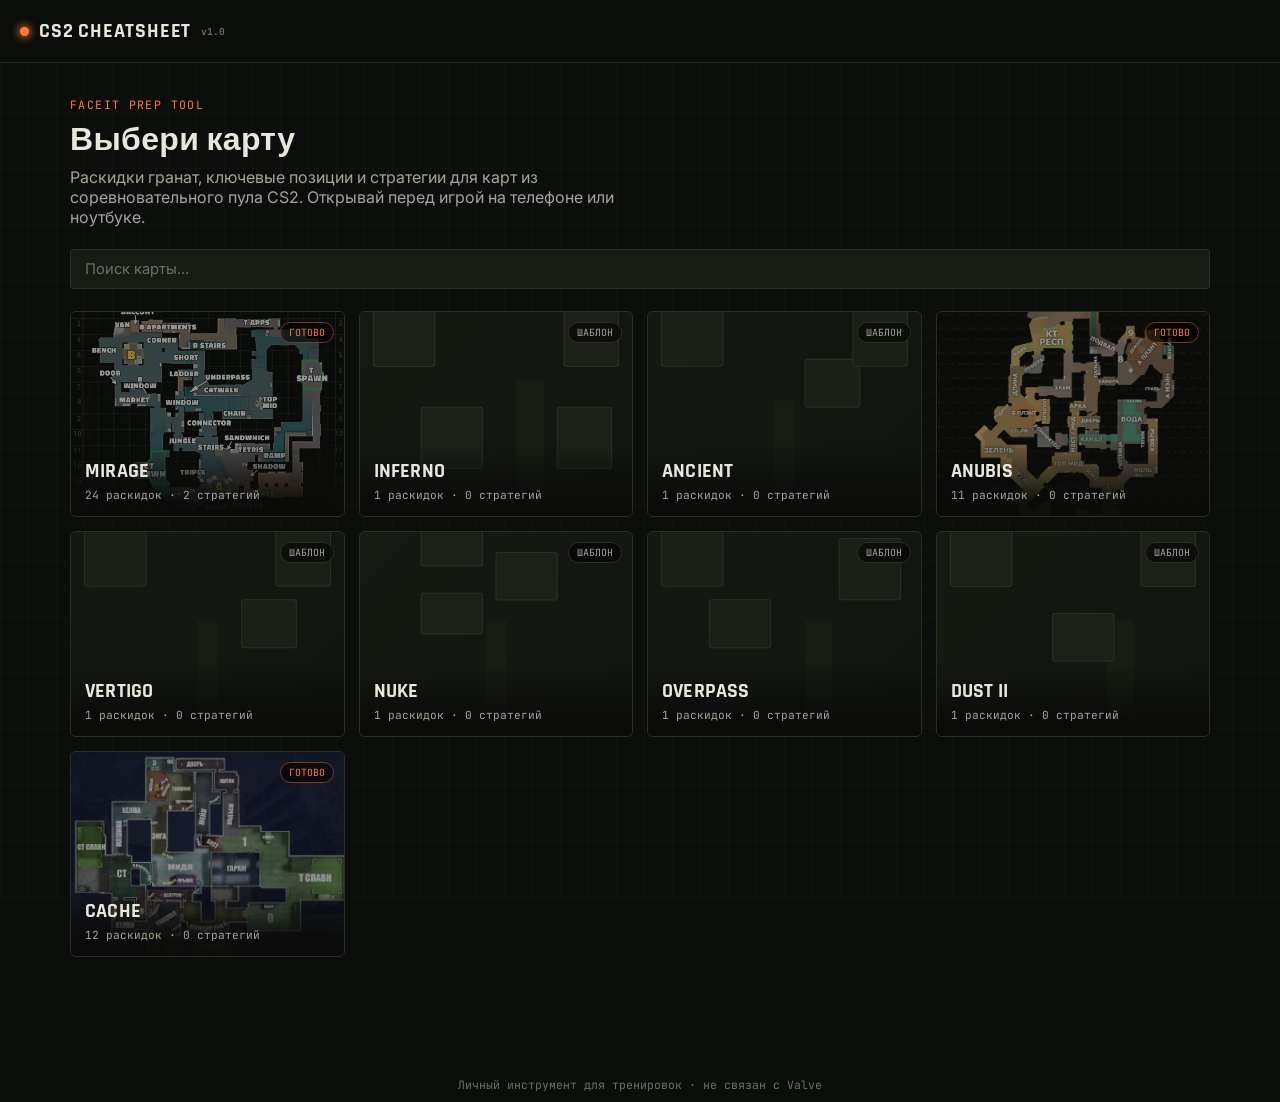
==== index.html @ f0a5aacd "CS2 cheatsheet" ====
<!DOCTYPE html>
<html lang="ru">
<head>
<meta charset="UTF-8">
<meta name="viewport" content="width=device-width, initial-scale=1.0">
<title>CS2 Cheatsheet — Раскидки и стратегии</title>
<link rel="stylesheet" href="css/style.css">
</head>
<body>

  <header class="topbar">
    <div class="brand"><span class="dot"></span>CS2 CHEATSHEET <small>v1.0</small></div>
  </header>

  <main class="shell">
    <div class="page-head">
      <span class="eyebrow">Faceit prep tool</span>
      <h1>Выбери карту</h1>
      <p class="sub">Раскидки гранат, ключевые позиции и стратегии для карт из соревновательного пула CS2. Открывай перед игрой на телефоне или ноутбуке.</p>
    </div>

    <div class="toolbar">
      <input id="search" class="search-input" type="text" placeholder="Поиск карты...">
    </div>

    <div id="map-grid" class="map-grid">
      <!-- filled by js/main.js -->
    </div>
  </main>

  <footer class="site-foot">Личный инструмент для тренировок · не связан с Valve</footer>

  <script src="js/main.js"></script>
</body>
</html>
---- css/style.css ----
/* ============================================================
   CS2 CHEATSHEET — GLOBAL STYLES
   ------------------------------------------------------------
   Design language: "tactical operator HUD". Dark olive/black
   base, condensed display type for headers (Rajdhani), clean
   sans for body copy (Inter), monospace for tags/data (JetBrains
   Mono) — the same trio you'd see labelling gear on a loadout
   screen. Grenade types each get a signature colour so you can
   scan a wall of lineups by colour alone, the way you'd scan
   inventory icons in-game.
   ============================================================ */

@import url('https://fonts.googleapis.com/css2?family=Rajdhani:wght@500;600;700&family=Inter:wght@400;500;600&family=JetBrains+Mono:wght@400;500&display=swap');

:root{
  /* --- core palette --- */
  --bg:            #0c0e0c;
  --bg-raised:     #14170f;
  --panel:         #181b14;
  --panel-border:  #2a2f24;
  --line:          #23261f;

  --text:          #e9e7dc;
  --text-dim:      #a3a695;
  --text-faint:    #6c6f61;

  /* --- signature accent: flare orange (bomb-timer / fire) --- */
  --accent:        #ff7a33;
  --accent-dim:    #7a3d1c;

  /* --- grenade-type colours --- */
  --smoke:         #8fb8c9;
  --flash:         #f2e26b;
  --molotov:       #ff6a4d;
  --he:            #d1594f;

  /* --- utility --- */
  --radius:        3px;
  --radius-lg:     6px;
  --mono: 'JetBrains Mono', ui-monospace, monospace;
  --display: 'Rajdhani', sans-serif;
  --body: 'Inter', sans-serif;

  --shadow: 0 8px 24px rgba(0,0,0,.45);
}

*{ box-sizing: border-box; }

html,body{
  margin:0; padding:0;
  background: var(--bg);
  color: var(--text);
  font-family: var(--body);
  -webkit-font-smoothing: antialiased;
}

/* faint tactical grid painted over the background, ambient only */
body{
  background-image:
    linear-gradient(rgba(255,255,255,0.015) 1px, transparent 1px),
    linear-gradient(90deg, rgba(255,255,255,0.015) 1px, transparent 1px);
  background-size: 28px 28px;
  background-attachment: fixed;
}

a{ color: inherit; text-decoration: none; }
button{ font-family: inherit; cursor: pointer; }
img{ max-width:100%; display:block; }

::selection{ background: var(--accent); color:#0c0e0c; }

/* focus visibility -- keyboard users still need to see where they are */
a:focus-visible, button:focus-visible, input:focus-visible{
  outline: 2px solid var(--accent);
  outline-offset: 2px;
}

/* ---------- layout shell ---------- */
.shell{
  max-width: 1180px;
  margin: 0 auto;
  padding: 0 20px 80px;
}

.topbar{
  display:flex; align-items:center; justify-content:space-between;
  padding: 18px 20px;
  border-bottom: 1px solid var(--line);
  position: sticky; top:0; z-index: 50;
  background: rgba(12,14,12,0.92);
  backdrop-filter: blur(6px);
}

.brand{
  font-family: var(--display);
  font-weight: 700;
  font-size: 1.25rem;
  letter-spacing: 0.04em;
  display:flex; align-items:center; gap:10px;
  text-transform: uppercase;
}
.brand .dot{
  width:9px; height:9px; border-radius:50%;
  background: var(--accent);
  box-shadow: 0 0 8px 1px var(--accent);
}
.brand small{
  font-family: var(--mono);
  font-size: 0.6rem;
  color: var(--text-faint);
  text-transform: none;
  letter-spacing: 0;
}

.back-link{
  font-family: var(--mono);
  font-size: 0.78rem;
  color: var(--text-dim);
  border: 1px solid var(--panel-border);
  padding: 7px 12px;
  border-radius: var(--radius);
  transition: border-color .15s, color .15s;
}
.back-link:hover{ border-color: var(--accent); color: var(--text); }

/* ---------- headings ---------- */
h1,h2,h3{
  font-family: var(--display);
  font-weight: 700;
  letter-spacing: 0.01em;
  margin: 0 0 6px;
}
.eyebrow{
  font-family: var(--mono);
  font-size: 0.72rem;
  letter-spacing: 0.12em;
  text-transform: uppercase;
  color: var(--accent);
  margin: 0 0 8px;
  display:block;
}
.page-head{ padding: 34px 0 22px; }
.page-head p.sub{ color: var(--text-dim); max-width: 60ch; margin:0; }

/* ---------- search / filter bar ---------- */
.toolbar{
  display:flex; gap:10px; flex-wrap:wrap; align-items:center;
  margin-bottom: 22px;
}
.search-input{
  flex: 1 1 220px;
  background: var(--panel);
  border: 1px solid var(--panel-border);
  color: var(--text);
  padding: 10px 14px;
  border-radius: var(--radius);
  font-family: var(--body);
  font-size: 0.92rem;
}
.search-input::placeholder{ color: var(--text-faint); }
.search-input:focus{ border-color: var(--accent); outline:none; }

.chip-group{ display:flex; gap:6px; flex-wrap:wrap; }
.chip{
  font-family: var(--mono);
  font-size: 0.72rem;
  text-transform: uppercase;
  letter-spacing: .04em;
  padding: 7px 11px;
  border-radius: 999px;
  border: 1px solid var(--panel-border);
  background: transparent;
  color: var(--text-dim);
  transition: all .15s;
}
.chip[data-active="true"]{
  border-color: var(--accent);
  color: var(--bg);
  background: var(--accent);
}
.chip:hover{ border-color: var(--accent); color: var(--text); }

/* ---------- map grid (home page) ---------- */
.map-grid{
  display: grid;
  grid-template-columns: repeat(auto-fill, minmax(220px, 1fr));
  gap: 14px;
}
.map-card{
  position: relative;
  border: 1px solid var(--panel-border);
  background: var(--panel);
  border-radius: var(--radius-lg);
  overflow: hidden;
  aspect-ratio: 4/3;
  display:flex; flex-direction:column; justify-content:flex-end;
  transition: transform .15s, border-color .15s;
}
.map-card:hover{ transform: translateY(-2px); border-color: var(--accent); }
.map-card .thumb{
  position:absolute; inset:0;
  background-size: cover; background-position:center;
  opacity: .55;
}
.map-card .card-body{
  position: relative; z-index:1;
  padding: 14px;
  background: linear-gradient(to top, rgba(10,11,9,0.95) 20%, transparent);
}
.map-card h3{ font-size: 1.25rem; margin:0; text-transform: uppercase; }
.map-card .meta{
  font-family: var(--mono); font-size: .7rem;
  color: var(--text-dim); margin-top: 4px;
}
.map-card .status-tag{
  position:absolute; top:10px; right:10px; z-index:2;
  font-family: var(--mono); font-size: .62rem;
  padding: 3px 8px; border-radius: 999px;
  background: rgba(0,0,0,.55);
  border: 1px solid var(--panel-border);
  color: var(--text-dim);
  text-transform: uppercase;
}
.map-card .status-tag[data-full="true"]{ color: var(--accent); border-color: var(--accent-dim); }

/* ---------- map page layout ---------- */
.map-layout{
  display: grid;
  grid-template-columns: 1.1fr 1fr;
  gap: 24px;
  align-items: start;
}
@media (max-width: 860px){
  .map-layout{ grid-template-columns: 1fr; }
}

.radar-wrap{
  position: relative;
  border: 1px solid var(--panel-border);
  border-radius: var(--radius-lg);
  overflow: hidden;
  background: var(--panel);
  aspect-ratio: 1/1;
}
.radar-wrap img.radar-img{
  width:100%; height:100%; object-fit: cover; display:block;
}
.pos-marker{
  position: absolute;
  width: 26px; height: 26px;
  transform: translate(-50%,-50%);
  border-radius: 50%;
  border: 2px solid var(--accent);
  background: rgba(12,14,12,0.75);
  color: var(--accent);
  font-family: var(--mono);
  font-size: 0.65rem;
  display:flex; align-items:center; justify-content:center;
  transition: all .15s;
  z-index: 2;
}
.pos-marker:hover, .pos-marker[data-active="true"]{
  background: var(--accent);
  color: var(--bg);
  transform: translate(-50%,-50%) scale(1.15);
}
.pos-marker .pulse{
  position:absolute; inset:-6px;
  border-radius:50%;
  border: 1px solid var(--accent);
  opacity: 0;
}
.pos-marker[data-active="true"] .pulse{
  animation: pulse 1.6s ease-out infinite;
}
@keyframes pulse{
  0%{ opacity:.6; transform: scale(.8); }
  100%{ opacity:0; transform: scale(1.6); }
}
@media (prefers-reduced-motion: reduce){
  .pos-marker[data-active="true"] .pulse{ animation:none; }
}

.position-list{
  display:flex; flex-wrap:wrap; gap:8px; margin-top: 14px;
}
.position-pill{
  font-family: var(--mono); font-size: .74rem;
  padding: 8px 12px;
  border: 1px solid var(--panel-border);
  border-radius: var(--radius);
  color: var(--text-dim);
  background: var(--panel);
}
.position-pill[data-active="true"]{
  border-color: var(--accent); color: var(--accent);
}

/* ---------- lineup cards ---------- */
.lineup-panel-head{
  display:flex; align-items:baseline; justify-content:space-between;
  margin-bottom: 12px; flex-wrap: wrap; gap: 8px;
}
.lineup-panel-head h2{ font-size: 1.4rem; text-transform: uppercase; }
.count-tag{
  font-family: var(--mono); font-size: .72rem; color: var(--text-faint);
}

.lineup-card{
  border: 1px solid var(--panel-border);
  background: var(--panel);
  border-radius: var(--radius-lg);
  padding: 14px 16px;
  margin-bottom: 12px;
}
.lineup-card .row-top{
  display:flex; align-items:center; gap:10px; margin-bottom: 6px;
  flex-wrap: wrap;
}
.type-tag{
  font-family: var(--mono); font-size: .68rem;
  text-transform: uppercase; letter-spacing: .05em;
  padding: 4px 9px; border-radius: 999px;
  border: 1px solid currentColor;
}
.type-tag.smoke{ color: var(--smoke); }
.type-tag.flash{ color: var(--flash); }
.type-tag.molotov{ color: var(--molotov); }
.type-tag.he{ color: var(--he); }

.lineup-card h4{
  margin:0; font-family: var(--display); font-size: 1.05rem;
  font-weight: 600; text-transform: none;
}
.lineup-card p.desc{
  color: var(--text-dim); font-size: .9rem; margin: 6px 0 10px;
  line-height: 1.5;
}
.media-row{ display:flex; gap:10px; flex-wrap:wrap; }
.media-row iframe{
  width: 100%; aspect-ratio: 16/9; border:0; border-radius: var(--radius);
  border: 1px solid var(--panel-border);
}
.media-row img.shot{
  border-radius: var(--radius);
  border: 1px solid var(--panel-border);
  max-height: 220px;
}
.empty-state{
  color: var(--text-faint); font-family: var(--mono); font-size: .82rem;
  padding: 30px 10px; text-align:center; border: 1px dashed var(--panel-border);
  border-radius: var(--radius-lg);
}

/* ---------- tabs (Lineups / Strategies) ---------- */
.tabs{ display:flex; gap:4px; margin: 26px 0 16px; border-bottom: 1px solid var(--line); }
.tab-btn{
  background:none; border:none; color: var(--text-dim);
  font-family: var(--display); font-weight:600; text-transform: uppercase;
  letter-spacing: .03em; font-size: .95rem;
  padding: 10px 4px; margin-right: 22px;
  border-bottom: 2px solid transparent;
}
.tab-btn[data-active="true"]{ color: var(--text); border-color: var(--accent); }

/* ---------- strategy cards ---------- */
.strategy-card{
  border: 1px solid var(--panel-border);
  background: var(--panel);
  border-radius: var(--radius-lg);
  padding: 18px 20px;
  margin-bottom: 16px;
}
.strategy-card h3{ font-size: 1.15rem; margin-bottom: 4px; }
.strategy-card .side-tag{
  font-family: var(--mono); font-size: .68rem; color: var(--accent);
  text-transform: uppercase; letter-spacing: .08em;
}
.role-grid{
  display: grid; grid-template-columns: repeat(auto-fill, minmax(160px,1fr));
  gap: 10px; margin: 12px 0;
}
.role-item{
  background: var(--bg-raised); border:1px solid var(--panel-border);
  border-radius: var(--radius); padding: 10px 12px;
}
.role-item .role-name{
  font-family: var(--mono); font-size: .68rem; color: var(--accent);
  text-transform: uppercase; display:block; margin-bottom:3px;
}
.role-item .role-player{ font-size: .88rem; color: var(--text); }
.steps{ margin: 10px 0 0; padding-left: 20px; color: var(--text-dim); font-size: .88rem; line-height:1.7; }

footer.site-foot{
  text-align:center; color: var(--text-faint); font-family: var(--mono);
  font-size: .72rem; padding: 40px 0 10px;
}
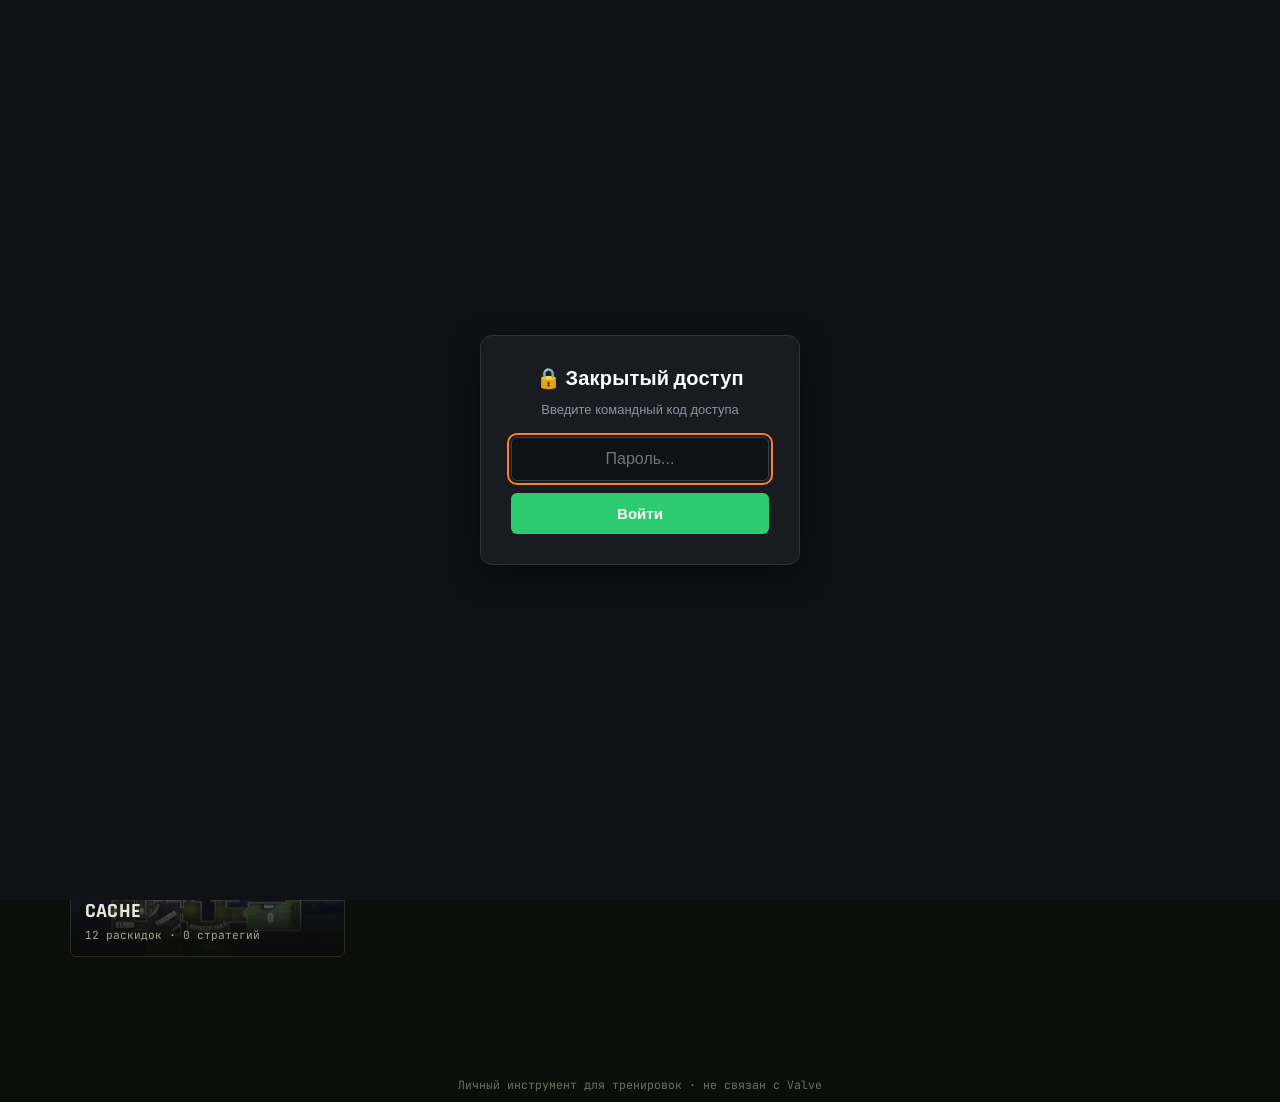
==== commit 2672adc2: "Add password" ====
--- a/index.html
+++ b/index.html
@@ -1,5 +1,6 @@
 <!DOCTYPE html>
 <html lang="ru">
+<script src="js/auth.js"></script>
 <head>
 <meta charset="UTF-8">
 <meta name="viewport" content="width=device-width, initial-scale=1.0">
